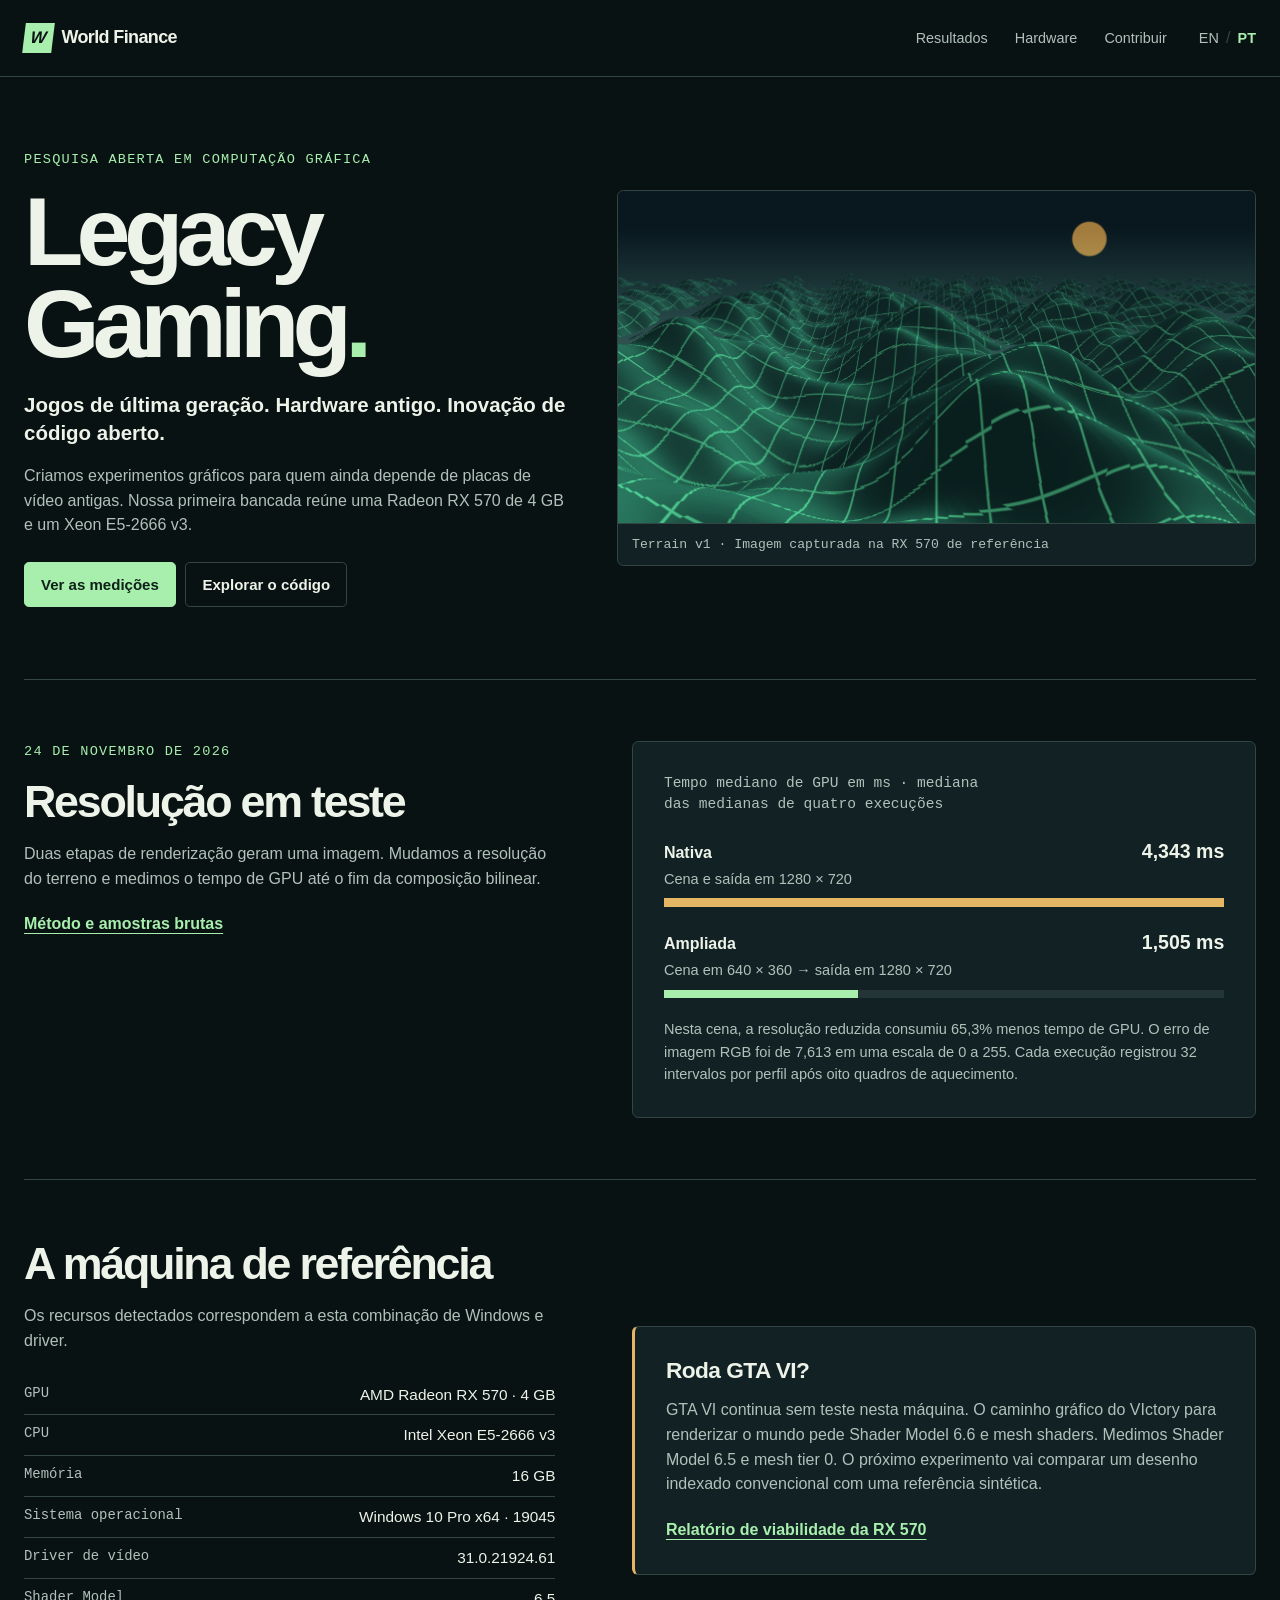
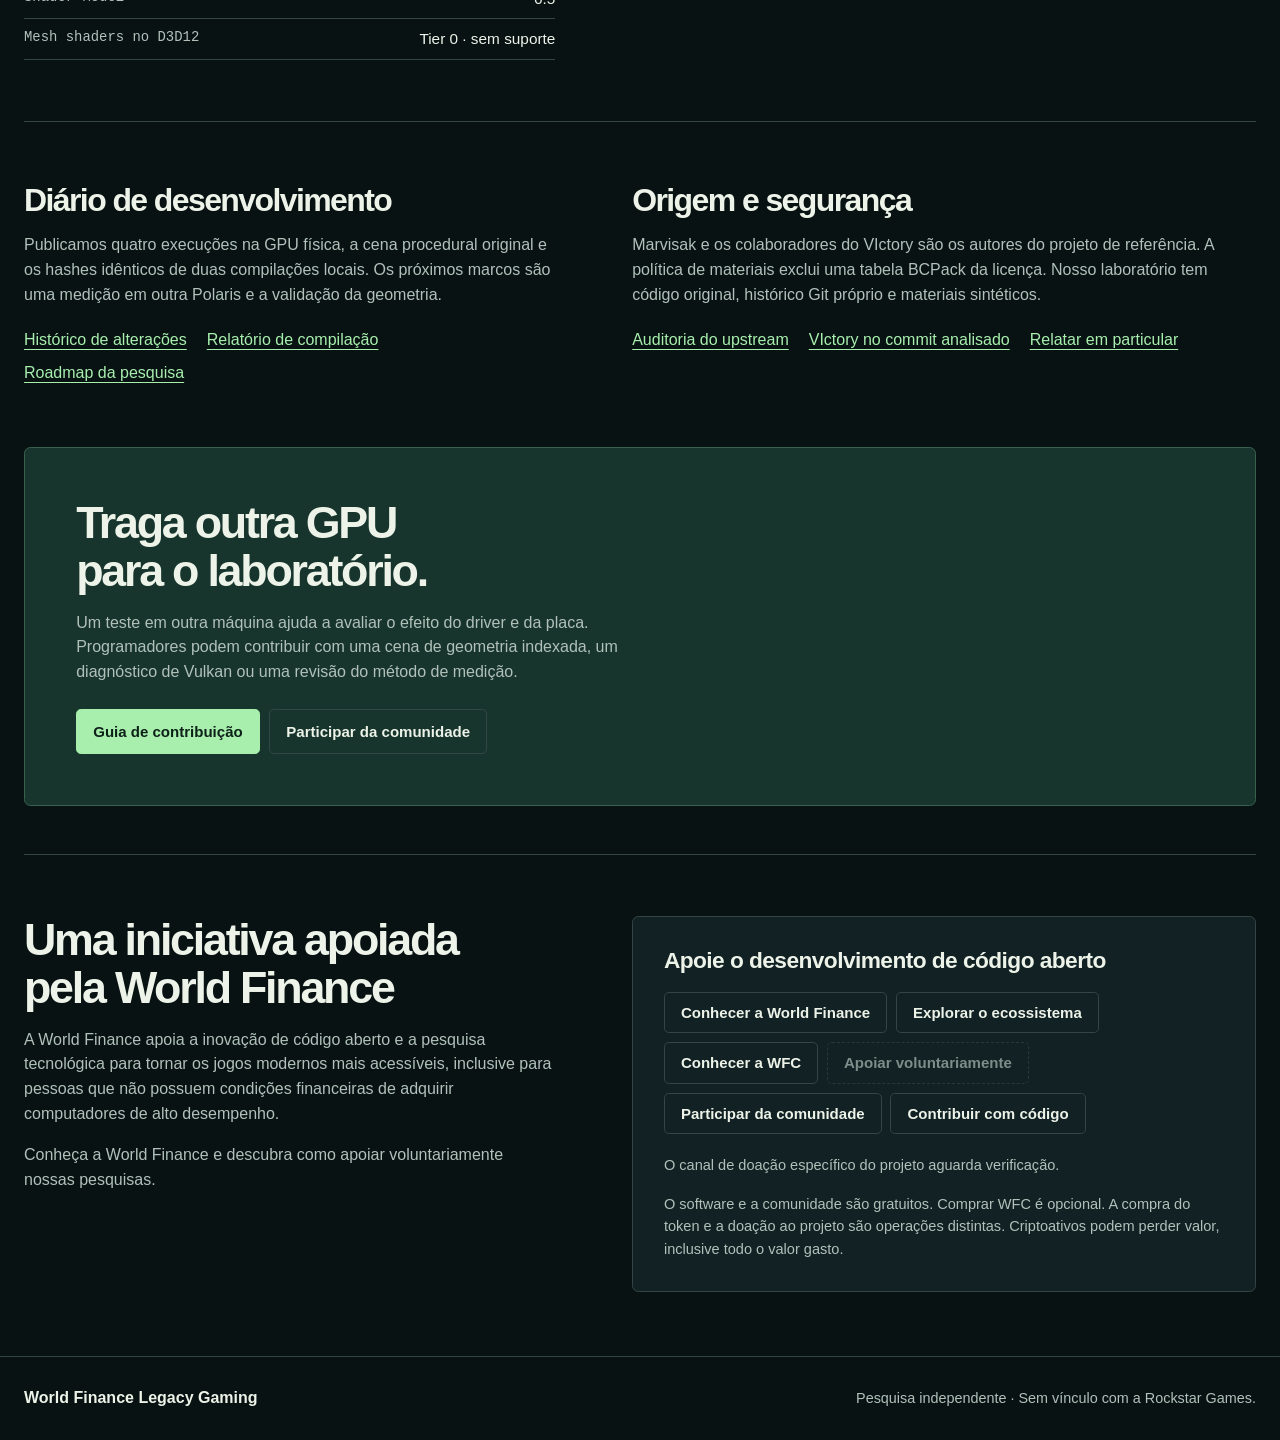
==== docs/pt.html @ ba9e8ffc "Launch independent RX 570 graphics lab with measured terrain baseline" ====
<!doctype html>
<html lang="pt-BR">
  <head>
    <meta charset="utf-8"><meta name="viewport" content="width=device-width, initial-scale=1">
    <meta name="color-scheme" content="dark"><meta name="theme-color" content="#081213">
    <title>World Finance Legacy Gaming · Laboratório de gráficos</title>
    <meta name="description" content="Jogos de última geração. Hardware antigo. Inovação de código aberto."><link rel="stylesheet" href="style.css">
    <link rel="alternate" hreflang="en" href="index.html"><link rel="alternate" hreflang="pt-BR" href="pt.html">
    <script src="support.js" defer></script>
  </head>
  <body>
    <a class="skip" href="#main">Pular para o conteúdo</a>
    <header>
      <div class="wrap mast">
        <a class="brand" href="pt.html" aria-label="World Finance Legacy Gaming"><i aria-hidden="true">W</i> World Finance</a>
        <nav aria-label="Navegação">
          <a href="#results">Resultados</a>
          <a href="#hardware">Hardware</a>
          <a href="#contribute">Contribuir</a>
        </nav>
        <div class="langs" aria-label="Idioma">
          <a href="index.html" lang="en" >EN</a><span>/</span>
          <a href="pt.html" lang="pt-BR" aria-current="page">PT</a>
        </div>
      </div></header>
    <main id="main" class="wrap">
      <section class="hero">
        <div class="intro">
          <p class="eyebrow">Pesquisa aberta em computação gráfica</p>
          <h1>Legacy Gaming<em>.</em></h1>
          <p class="lead">Jogos de última geração. Hardware antigo. Inovação de código aberto.</p>
          <p>Criamos experimentos gráficos para quem ainda depende de placas de vídeo antigas. Nossa primeira bancada reúne uma Radeon RX 570 de 4 GB e um Xeon E5-2666 v3.</p>
          <div class="actions">
            <a href="#results" class="button primary">Ver as medições</a>
            <a href="https://github.com/luizendIA/worldfinance-legacy-gaming" class="button">Explorar o código</a>
          </div>
        </div>
        <figure>
          <img src="terrain.png" alt="Terreno verde quadriculado e sol âmbar gerados pela RX 570 durante o teste em resolução nativa." width="1280" height="720">
          <figcaption>Terrain v1 · Imagem capturada na RX 570 de referência</figcaption>
        </figure>
      </section>
      <section id="results" class="split">
        <div>
          <p class="eyebrow"><time datetime="2026-11-24">24 de novembro de 2026</time></p>
          <h2>Resolução em teste</h2>
          <p>Duas etapas de renderização geram uma imagem. Mudamos a resolução do terreno e medimos o tempo de GPU até o fim da composição bilinear.</p>
          <a href="https://github.com/luizendIA/worldfinance-legacy-gaming/tree/main/benchmarks" class="rulelink">Método e amostras brutas</a>
        </div>
        <div class="chart">
          <h3>Tempo mediano de GPU em ms · mediana das medianas de quatro execuções</h3>
          <div class="barrow">
            <div><strong>Nativa</strong><b>4,343 ms</b>
            </div>
            <small>Cena e saída em 1280 × 720</small>
            <div class="track"><i class="native"></i>
            </div>
          </div>
          <div class="barrow">
            <div><strong>Ampliada</strong><b>1,505 ms</b>
            </div>
            <small>Cena em 640 × 360 → saída em 1280 × 720</small>
            <div class="track"><i class="scaled"></i>
            </div>
          </div>
          <p>Nesta cena, a resolução reduzida consumiu 65,3% menos tempo de GPU. O erro de imagem RGB foi de 7,613 em uma escala de 0 a 255. Cada execução registrou 32 intervalos por perfil após oito quadros de aquecimento.</p>
        </div>
      </section>
      <section id="hardware" class="split">
        <div>
          <h2>A máquina de referência</h2>
          <p>Os recursos detectados correspondem a esta combinação de Windows e driver.</p>
          <dl>
            <div>
              <dt>GPU</dt>
              <dd>AMD Radeon RX 570 · 4 GB</dd>
            </div>
            <div>
              <dt>CPU</dt>
              <dd>Intel Xeon E5-2666 v3</dd>
            </div>
            <div>
              <dt>Memória</dt>
              <dd>16 GB</dd>
            </div>
            <div>
              <dt>Sistema operacional</dt>
              <dd>Windows 10 Pro x64 · 19045</dd>
            </div>
            <div>
              <dt>Driver de vídeo</dt>
              <dd>31.0.21924.61</dd>
            </div>
            <div>
              <dt>Shader Model</dt>
              <dd>6.5</dd>
            </div>
            <div>
              <dt>Mesh shaders no D3D12</dt>
              <dd>Tier 0 · sem suporte</dd>
            </div>
          </dl>
        </div>
        <div class="note">
          <h3>Roda GTA VI?</h3>
          <p>GTA VI continua sem teste nesta máquina. O caminho gráfico do VIctory para renderizar o mundo pede Shader Model 6.6 e mesh shaders. Medimos Shader Model 6.5 e mesh tier 0. O próximo experimento vai comparar um desenho indexado convencional com uma referência sintética.</p>
          <a href="https://github.com/luizendIA/worldfinance-legacy-gaming/blob/main/reports/rx570.md" class="rulelink">Relatório de viabilidade da RX 570</a>
        </div>
      </section>
      <section class="split research">
        <article>
          <h2>Diário de desenvolvimento</h2>
          <p>Publicamos quatro execuções na GPU física, a cena procedural original e os hashes idênticos de duas compilações locais. Os próximos marcos são uma medição em outra Polaris e a validação da geometria.</p>
          <div class="resources">
            <a href="https://github.com/luizendIA/worldfinance-legacy-gaming/blob/main/CHANGELOG.md">Histórico de alterações</a>
            <a href="https://github.com/luizendIA/worldfinance-legacy-gaming/blob/main/reports/build.md">Relatório de compilação</a>
            <a href="https://github.com/luizendIA/worldfinance-legacy-gaming/blob/main/ROADMAP.md">Roadmap da pesquisa</a>
          </div>
        </article>
        <article>
          <h2>Origem e segurança</h2>
          <p>Marvisak e os colaboradores do VIctory são os autores do projeto de referência. A política de materiais exclui uma tabela BCPack da licença. Nosso laboratório tem código original, histórico Git próprio e materiais sintéticos.</p>
          <div class="resources">
            <a href="https://github.com/luizendIA/worldfinance-legacy-gaming/blob/main/reports/upstream-review.md">Auditoria do upstream</a>
            <a href="https://github.com/Marvisak/VIctory/tree/ffe310eb2098e52169f4c44db5ffdabf43a72622">VIctory no commit analisado</a>
            <a href="https://github.com/luizendIA/worldfinance-legacy-gaming/security/advisories/new">Relatar em particular</a>
          </div>
        </article>
      </section>
      <section id="contribute" class="join">
        <div>
          <h2>Traga outra GPU para o laboratório.</h2>
          <p>Um teste em outra máquina ajuda a avaliar o efeito do driver e da placa. Programadores podem contribuir com uma cena de geometria indexada, um diagnóstico de Vulkan ou uma revisão do método de medição.</p>
        </div>
        <div class="actions">
          <a href="https://github.com/luizendIA/worldfinance-legacy-gaming/blob/main/CONTRIBUTING.md" class="button primary">Guia de contribuição</a>
          <a href="https://github.com/luizendIA/worldfinance-legacy-gaming/discussions" class="button">Participar da comunidade</a>
        </div>
      </section>
      <section id="support" class="split">
        <div>
          <h2>Uma iniciativa apoiada pela World Finance</h2>
          <p>A World Finance apoia a inovação de código aberto e a pesquisa tecnológica para tornar os jogos modernos mais acessíveis, inclusive para pessoas que não possuem condições financeiras de adquirir computadores de alto desempenho.</p>
          <p>Conheça a World Finance e descubra como apoiar voluntariamente nossas pesquisas.</p>
        </div>
        <div class="support">
          <h3>Apoie o desenvolvimento de código aberto</h3>
          <div class="supportlinks">
            <a href="https://wordfinance.org/about.html" class="button">Conhecer a World Finance</a>
            <a href="https://wordfinance.org/" class="button">Explorar o ecossistema</a>
            <a href="https://wordfinance.org/wfc.html" class="button">Conhecer a WFC</a>
            <button id="donate" class="button" disabled>Apoiar voluntariamente</button>
            <a href="https://github.com/luizendIA/worldfinance-legacy-gaming/discussions" class="button">Participar da comunidade</a>
            <a href="https://github.com/luizendIA/worldfinance-legacy-gaming/blob/main/CONTRIBUTING.md" class="button">Contribuir com código</a>
          </div>
          <p id="pending">O canal de doação específico do projeto aguarda verificação.</p>
          <p>O software e a comunidade são gratuitos. Comprar WFC é opcional. A compra do token e a doação ao projeto são operações distintas. Criptoativos podem perder valor, inclusive todo o valor gasto.</p>
        </div>
      </section>
    </main>
    <footer>
      <div class="wrap"><strong>World Finance Legacy Gaming</strong><span>Pesquisa independente · Sem vínculo com a Rockstar Games.</span>
      </div>
    </footer></body></html>
---- docs/style.css ----
:root {
    --bg:#081213;
    --panel:#112124;
    --ink:#edf3e8;
    --muted:#b1c1ba;
    --line:#344545;
    --mint:#a8efae;
    --gold:#e5b765;
    font:100%/1.55 "Segoe UI",Arial,sans-serif;
    color:var(--ink);
    background:var(--bg);
    color-scheme:dark;
}
* {
    box-sizing:border-box;
}
body {
    margin:0;
}
a {
    color:var(--mint);
    text-underline-offset:.23em;
}
a:hover {
    text-decoration:underline;
}
a:focus-visible,button:focus-visible {
    outline:3px solid var(--gold);
    outline-offset:4px;
}
.skip {
    position:absolute;
    left:1rem;
    top:-6rem;
    background:var(--bg);
    padding:.6rem;
    z-index:3;
}
.skip:focus {
    top:.5rem;
}
.wrap {
    width:min(100% - 3rem,77rem);
    margin:auto;
}
header,footer {
    border-bottom:1px solid var(--line);
}
.mast,.brand,.langs,nav,.actions,.resources,.supportlinks,footer .wrap {
    display:flex;
    align-items:center;
    gap:1rem;
}
.mast {
    min-height:4.75rem;
}
.brand {
    font-weight:700;
    font-size:1.125rem;
    color:var(--ink);
    text-decoration:none;
    letter-spacing:-.035em;
    gap:.55rem;
}
.brand i {
    color:var(--bg);
    background:var(--mint);
    font:900 italic 1.05rem/1.8 Arial;
    padding:0 .42rem;
    transform:skew(-7deg);
}
nav {
    margin-left:auto;
    gap:1.7rem;
}
nav a,.langs a,footer span {
    color:var(--muted);
    font-size:.9rem;
}
nav a,.langs a {
    text-decoration:none;
}
.langs {
    gap:.45rem;
    margin-left:1rem;
}
.langs span {
    color:var(--line);
}
.langs [aria-current] {
    color:var(--mint);
    font-weight:750;
}
.hero {
    display:grid;
    align-items:center;
    gap:3rem;
    grid-template-columns:.92fr 1.08fr;
    min-height:31rem;
    padding:4.5rem 0;
}
.eyebrow,figcaption,.chart h3,dt {
    font-family:"Cascadia Mono",Consolas,monospace;
}
.eyebrow {
    font-size:.85rem;
    text-transform:uppercase;
    letter-spacing:.09em;
    color:var(--mint);
    margin:0 0 1rem;
}
h1,h2,h3,p,figure,dl {
    margin:0;
}
h1,h2,h3 {
    font-family:"Segoe UI",Arial,sans-serif;
    line-height:1.07;
    text-wrap:balance;
}
h1 {
    font-size:clamp(4rem,7.6vw,7.6rem);
    font-weight:670;
    line-height:.94;
    letter-spacing:-.07em;
    max-width:8ch;
}
h1 em {
    font-style:normal;
    color:var(--mint);
}
h2 {
    font-size:clamp(2rem,3.5vw,3.35rem);
    letter-spacing:-.05em;
}
h3 {
    font-size:1.42rem;
    letter-spacing:-.025em;
}
.lead {
    font-weight:620;
    font-size:1.28rem;
    color:var(--ink);
    line-height:1.4;
}
.intro .lead {
    margin-top:1.35rem;
}
p {
    color:var(--muted);
    max-width:70ch;
}
p+p,h2+p,h3+p {
    margin-top:1rem;
}
.actions,.resources,.supportlinks {
    flex-wrap:wrap;
}
.actions {
    margin-top:1.5rem;
    gap:.6rem;
}
.button {
    display:inline-flex;
    justify-content:center;
    align-items:center;
    min-height:2.8rem;
    padding:.55rem 1rem;
    border:1px solid var(--line);
    border-radius:.3rem;
    color:var(--ink);
    text-decoration:none;
    background:transparent;
    font:650 .94rem/1.4 "Segoe UI",sans-serif;
}
.button:hover {
    border-color:var(--mint);
    text-decoration:none;
}
.button.primary {
    background:var(--mint);
    color:#0d2118;
    border-color:var(--mint);
}
.button:disabled {
    color:var(--muted);
    opacity:.68;
    border-style:dashed;
}
.hero figure {
    position:relative;
    margin:0;
    background:var(--panel);
    border:1px solid var(--line);
    overflow:hidden;
    border-radius:.4rem;
}
.hero img {
    display:block;
    width:100%;
    height:clamp(17rem,26vw,27rem);
    object-fit:cover;
}
figcaption {
    padding:.65rem .9rem;
    font-size:.82rem;
    border-top:1px solid var(--line);
    color:var(--muted);
}
.split {
    display:grid;
    grid-template-columns:.92fr 1.08fr;
    gap:clamp(2rem,6vw,6rem);
    padding:3.8rem 0;
    border-top:1px solid var(--line);
    scroll-margin-top:1rem;
}
.rulelink {
    display:inline-block;
    margin-top:1.3rem;
    font-weight:600;
}
.chart,.note,.support {
    background:var(--panel);
    border:1px solid var(--line);
    border-radius:.4rem;
    padding:clamp(1.25rem,2.4vw,2rem);
}
.chart h3 {
    font-size:.91rem;
    line-height:1.5;
    font-weight:500;
    color:var(--muted);
    letter-spacing:0;
}
.barrow {
    margin:1.25rem 0;
}
.barrow>div:first-child {
    display:flex;
    justify-content:space-between;
    align-items:baseline;
    gap:1rem;
}
.barrow b {
    font-size:1.22rem;
    font-variant-numeric:tabular-nums;
}
.barrow small,.chart p,.support p {
    color:var(--muted);
    font-size:.91rem;
}
.track {
    background:#233538;
    height:.55rem;
    margin-top:.45rem;
}
.track i {
    display:block;
    height:100%;
    background:var(--gold);
}
.track .native {
    width:100%;
}
.track .scaled {
    width:34.66%;
    background:var(--mint);
}
dl {
    margin-top:1.3rem;
}
dl div {
    display:flex;
    justify-content:space-between;
    gap:1rem;
    border-bottom:1px solid var(--line);
    padding:.5rem 0;
}
dt {
    font-size:.87rem;
    color:var(--muted);
}
dd {
    margin:0;
    font-size:.96rem;
    text-align:right;
}
.note {
    align-self:center;
    border-left:3px solid var(--gold);
}
.research h2 {
    font-size:2rem;
}
.resources {
    gap:.5rem 1.25rem;
    margin-top:1.3rem;
}
.join {
    padding:clamp(1.5rem,4vw,3.6rem);
    background:#17352d;
    border:1px solid #3a604e;
    border-radius:.4rem;
    margin:0 0 3rem;
}
.join h2 {
    max-width:20ch;
}
.supportlinks {
    margin:1.25rem 0;
    gap:.55rem;
}
.supportlinks .button {
    min-height:2.6rem;
}
footer {
    border-top:1px solid var(--line);
    border-bottom:0;
}
.wrap>section:last-child {
    padding-bottom:4rem;
}
footer .wrap {
    justify-content:space-between;
    padding:1.8rem 0;
    flex-wrap:wrap;
}
@media(max-width:780px) {
    .wrap {
        width:min(100% - 2rem,42rem);
    }
    .hero,.split {
        grid-template-columns:1fr;
        gap:1.75rem;
        padding:2.5rem 0;
    }
    .hero {
        min-height:0;
    }
    .hero img {
        height:auto;
    }
    .mast {
        flex-wrap:wrap;
        gap:.5rem;
        padding:.8rem 0;
    }
    .mast nav {
        order:3;
        margin:0;
        width:100%;
        gap:1.35rem;
    }
    .langs {
        margin-left:auto;
    }
    .join {
        margin-bottom:2rem;
    }
    .research article+article {
        border-top:1px solid var(--line);
        padding-top:1.75rem;
    }
    .note {
        align-self:stretch;
    }
    h1 {
        font-size:clamp(3.8rem,13vw,5.5rem);
        max-width:none;
    }
    .chart .barrow {
        margin:1.1rem 0;
    }
}
@media(prefers-reduced-motion:reduce) {
    * {
        scroll-behavior:auto;
    }
}
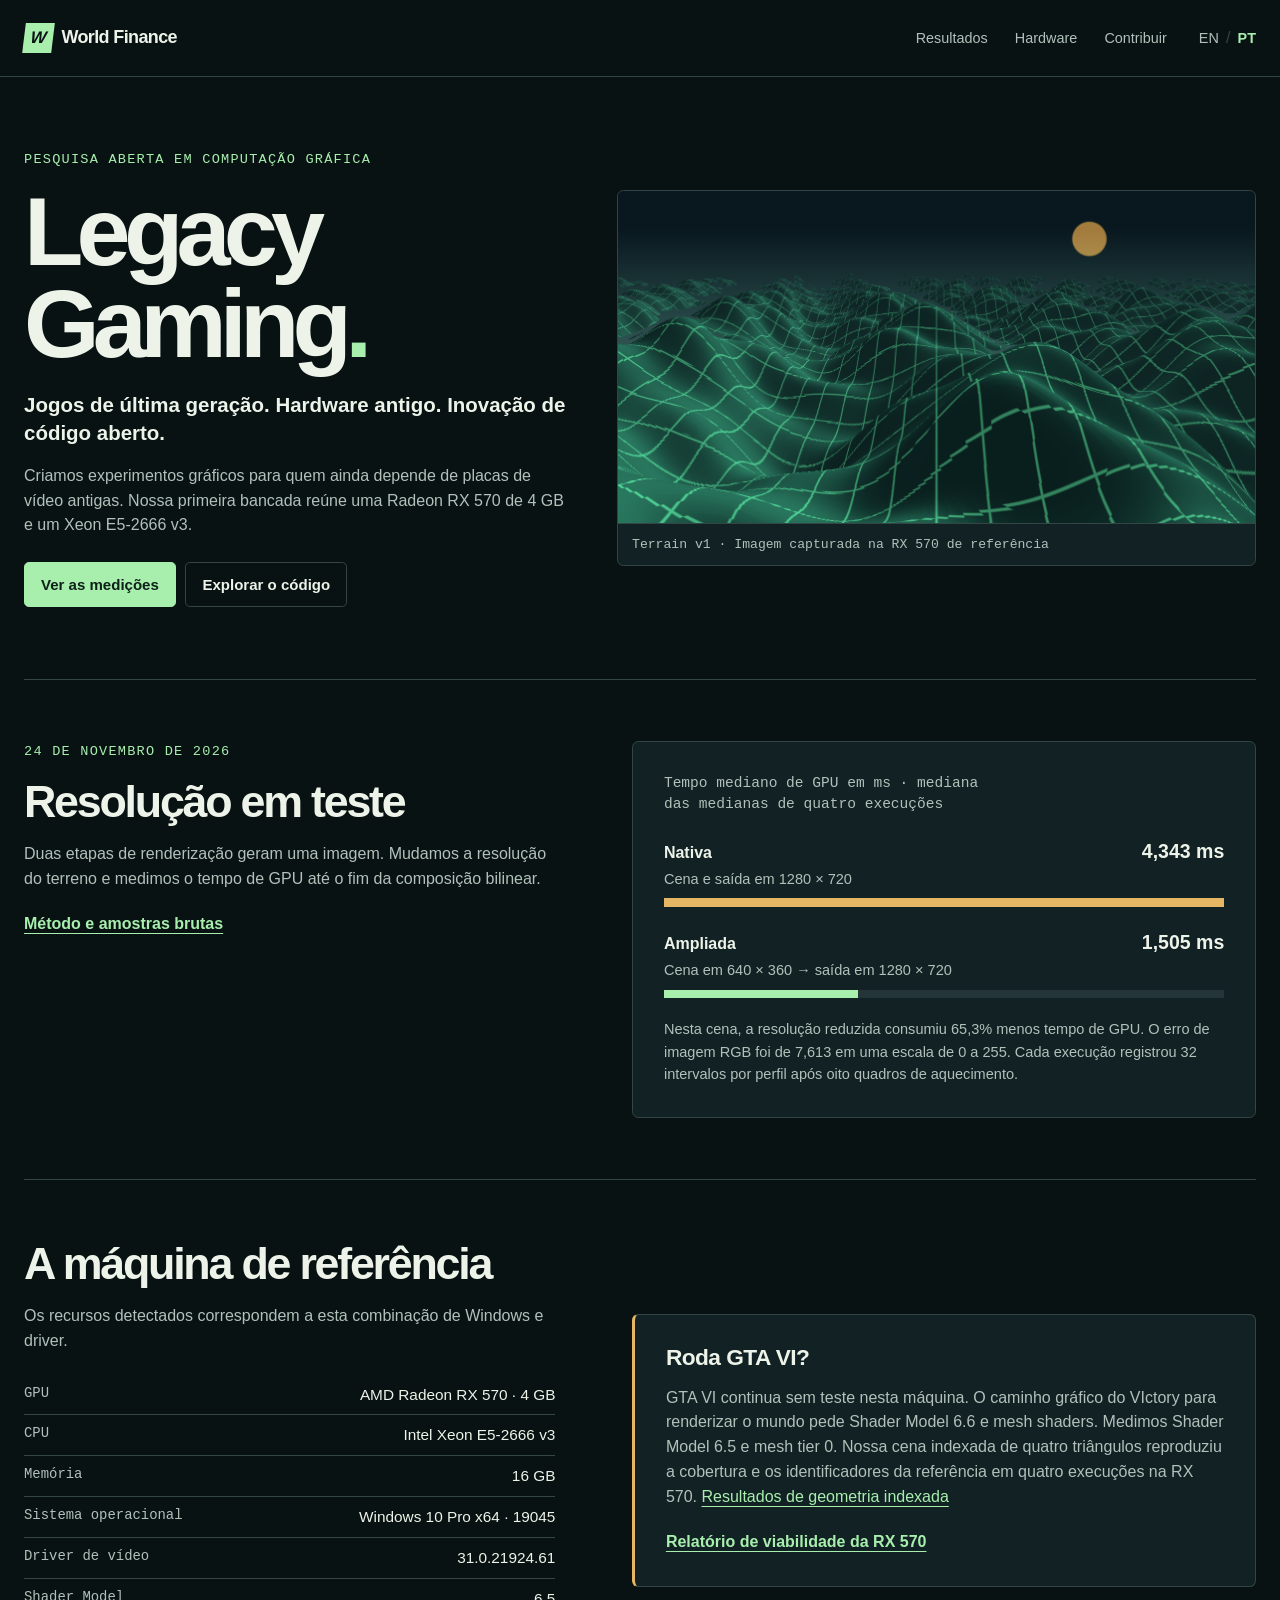
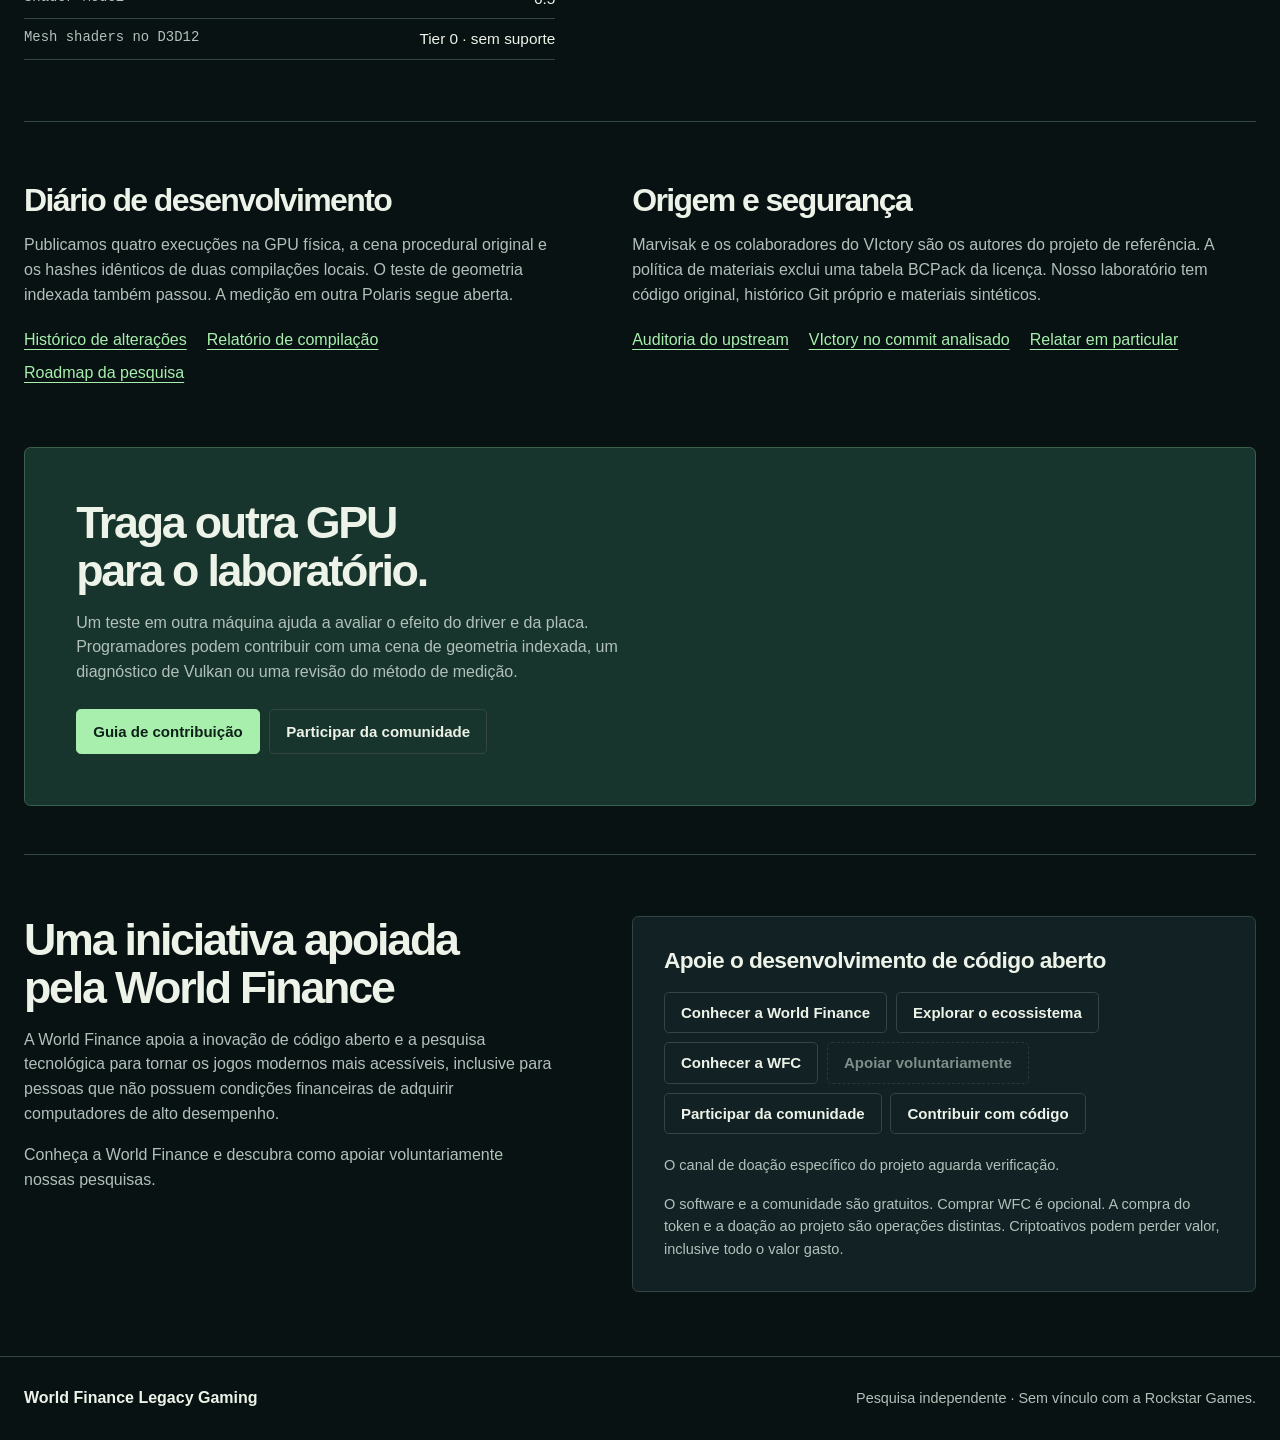
==== commit 648ca55a: "Measure indexed meshlet rendering against a CPU reference on Polaris" ====
--- a/docs/pt.html
+++ b/docs/pt.html
@@ -103,14 +103,14 @@
         </div>
         <div class="note">
           <h3>Roda GTA VI?</h3>
-          <p>GTA VI continua sem teste nesta máquina. O caminho gráfico do VIctory para renderizar o mundo pede Shader Model 6.6 e mesh shaders. Medimos Shader Model 6.5 e mesh tier 0. O próximo experimento vai comparar um desenho indexado convencional com uma referência sintética.</p>
+          <p>GTA VI continua sem teste nesta máquina. O caminho gráfico do VIctory para renderizar o mundo pede Shader Model 6.6 e mesh shaders. Medimos Shader Model 6.5 e mesh tier 0. Nossa cena indexada de quatro triângulos reproduziu a cobertura e os identificadores da referência em quatro execuções na RX 570. <a href="https://github.com/luizendIA/worldfinance-legacy-gaming/tree/main/benchmarks/indexed-rx570">Resultados de geometria indexada</a></p>
           <a href="https://github.com/luizendIA/worldfinance-legacy-gaming/blob/main/reports/rx570.md" class="rulelink">Relatório de viabilidade da RX 570</a>
         </div>
       </section>
       <section class="split research">
         <article>
           <h2>Diário de desenvolvimento</h2>
-          <p>Publicamos quatro execuções na GPU física, a cena procedural original e os hashes idênticos de duas compilações locais. Os próximos marcos são uma medição em outra Polaris e a validação da geometria.</p>
+          <p>Publicamos quatro execuções na GPU física, a cena procedural original e os hashes idênticos de duas compilações locais. O teste de geometria indexada também passou. A medição em outra Polaris segue aberta.</p>
           <div class="resources">
             <a href="https://github.com/luizendIA/worldfinance-legacy-gaming/blob/main/CHANGELOG.md">Histórico de alterações</a>
             <a href="https://github.com/luizendIA/worldfinance-legacy-gaming/blob/main/reports/build.md">Relatório de compilação</a>
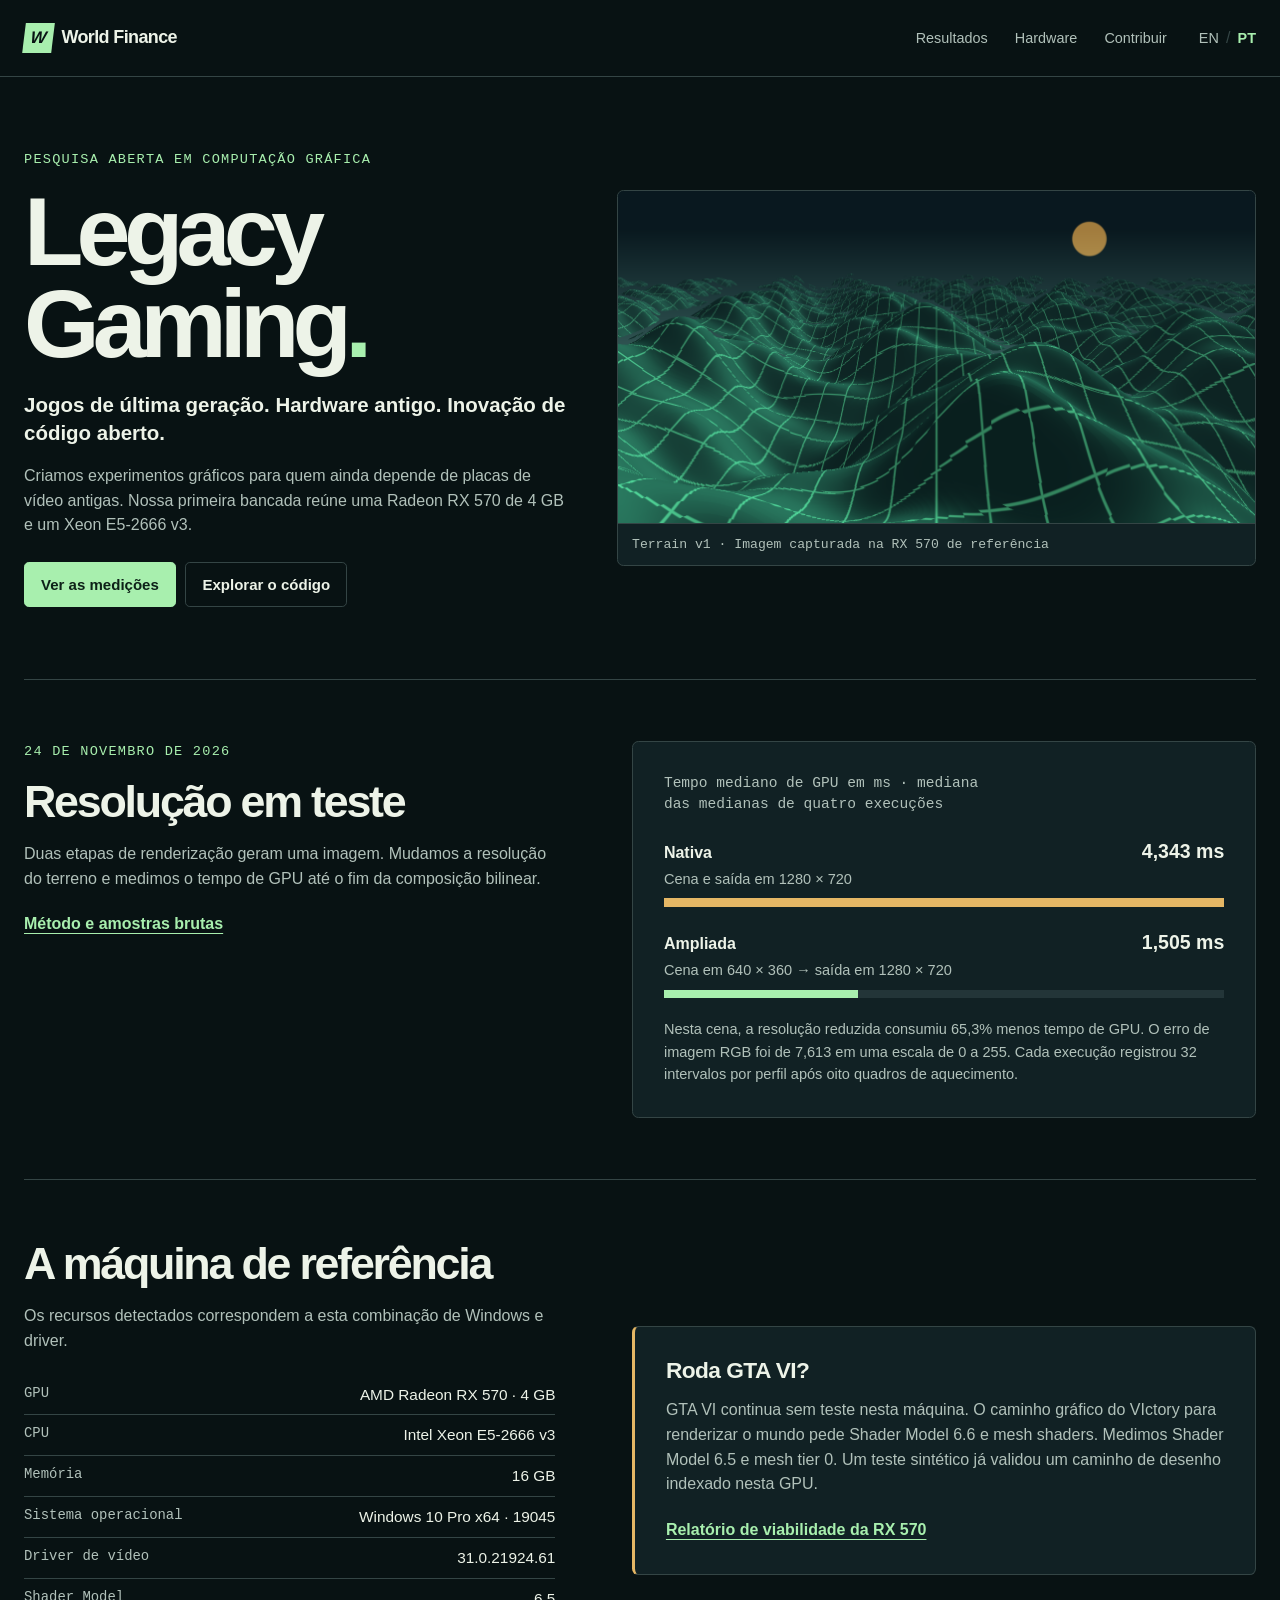
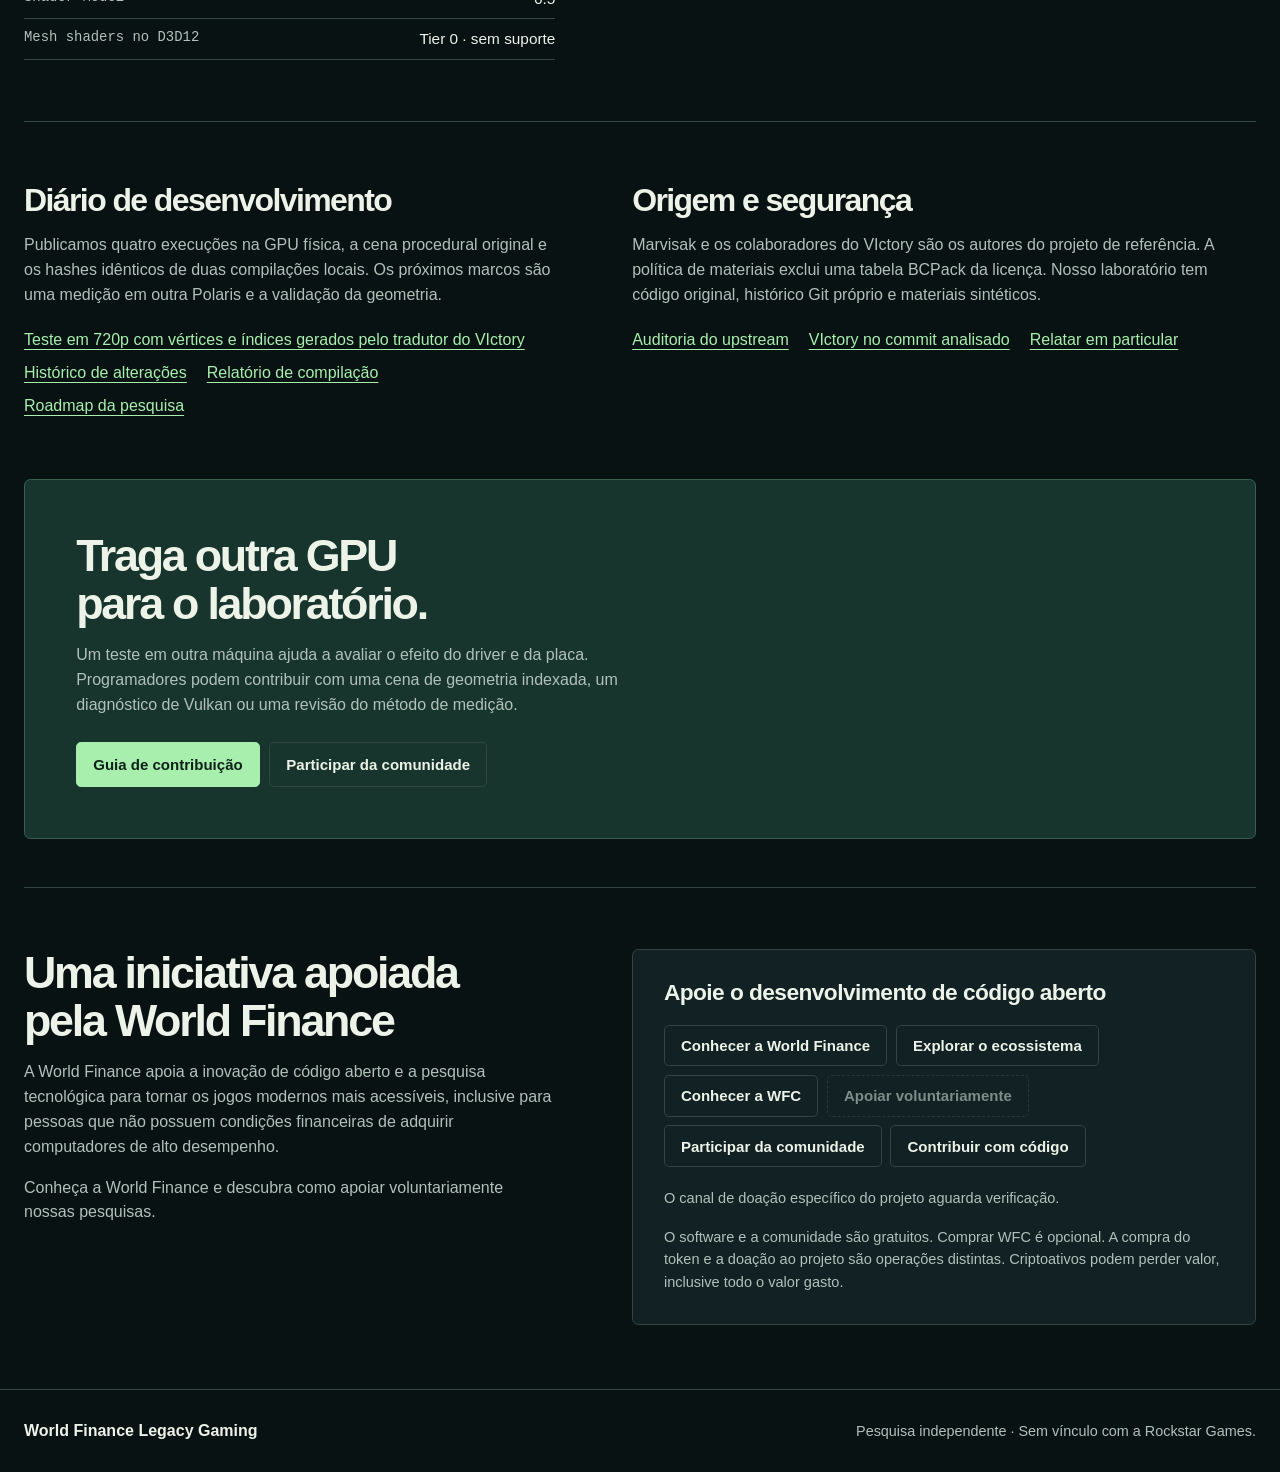
==== commit 4fadaaf1: "Trace translated mesh exports into Direct3D 12 indexed buffers on RX 570" ====
--- a/docs/pt.html
+++ b/docs/pt.html
@@ -103,15 +103,16 @@
         </div>
         <div class="note">
           <h3>Roda GTA VI?</h3>
-          <p>GTA VI continua sem teste nesta máquina. O caminho gráfico do VIctory para renderizar o mundo pede Shader Model 6.6 e mesh shaders. Medimos Shader Model 6.5 e mesh tier 0. Nossa cena indexada de quatro triângulos reproduziu a cobertura e os identificadores da referência em quatro execuções na RX 570. <a href="https://github.com/luizendIA/worldfinance-legacy-gaming/tree/main/benchmarks/indexed-rx570">Resultados de geometria indexada</a></p>
+          <p>GTA VI continua sem teste nesta máquina. O caminho gráfico do VIctory para renderizar o mundo pede Shader Model 6.6 e mesh shaders. Medimos Shader Model 6.5 e mesh tier 0. Um teste sintético já validou um caminho de desenho indexado nesta GPU.</p>
           <a href="https://github.com/luizendIA/worldfinance-legacy-gaming/blob/main/reports/rx570.md" class="rulelink">Relatório de viabilidade da RX 570</a>
         </div>
       </section>
       <section class="split research">
         <article>
           <h2>Diário de desenvolvimento</h2>
-          <p>Publicamos quatro execuções na GPU física, a cena procedural original e os hashes idênticos de duas compilações locais. O teste de geometria indexada também passou. A medição em outra Polaris segue aberta.</p>
+          <p>Publicamos quatro execuções na GPU física, a cena procedural original e os hashes idênticos de duas compilações locais. Os próximos marcos são uma medição em outra Polaris e a validação da geometria.</p>
           <div class="resources">
+            <a href="https://luizendia.github.io/wordfinance-wfc-research/#research">Teste em 720p com vértices e índices gerados pelo tradutor do VIctory</a>
             <a href="https://github.com/luizendIA/worldfinance-legacy-gaming/blob/main/CHANGELOG.md">Histórico de alterações</a>
             <a href="https://github.com/luizendIA/worldfinance-legacy-gaming/blob/main/reports/build.md">Relatório de compilação</a>
             <a href="https://github.com/luizendIA/worldfinance-legacy-gaming/blob/main/ROADMAP.md">Roadmap da pesquisa</a>
